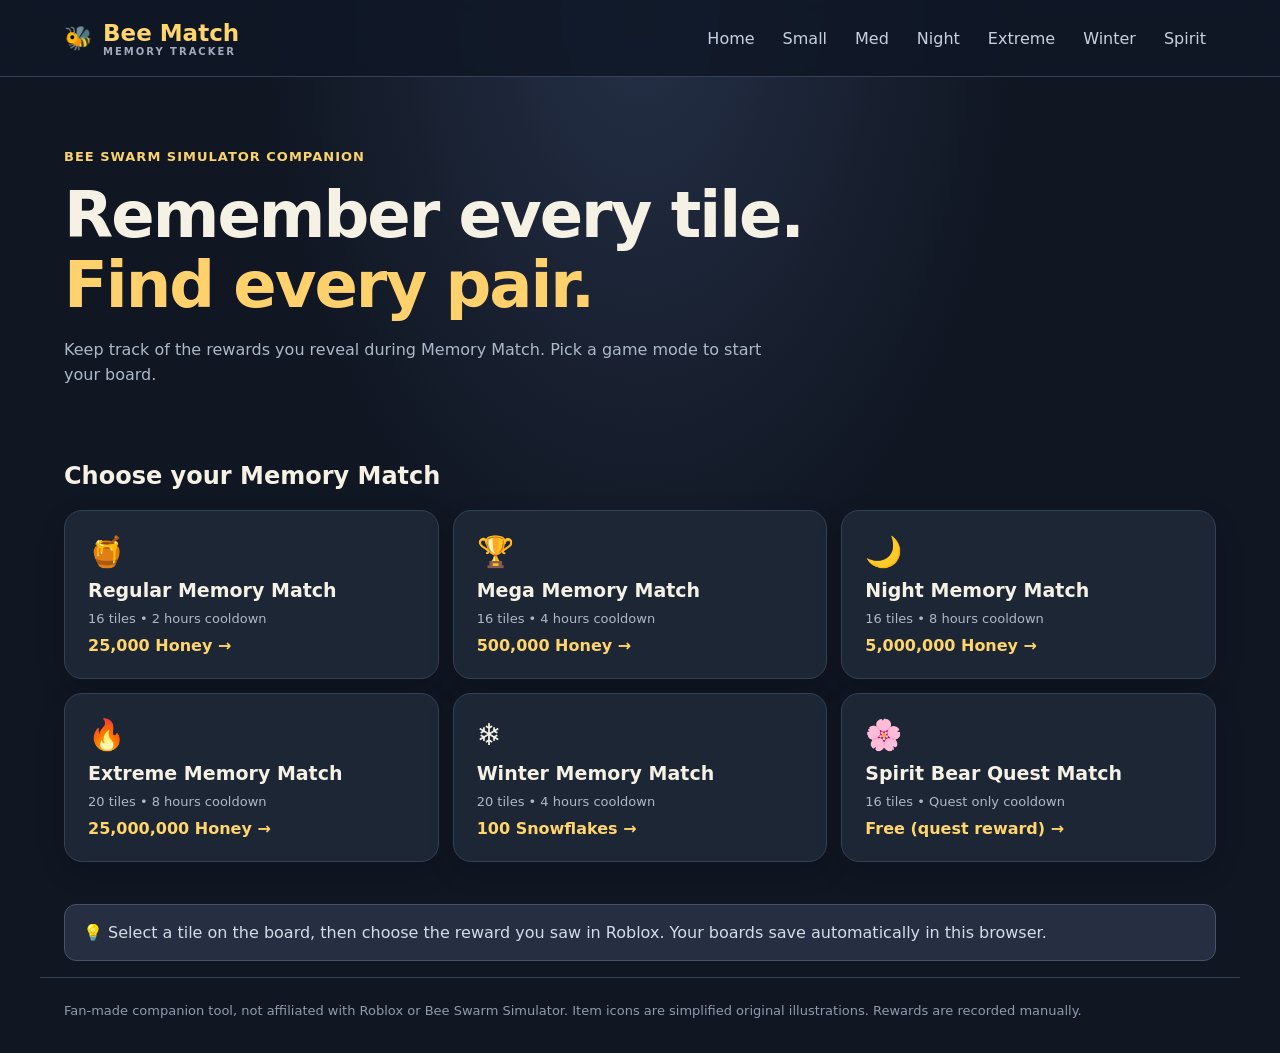
==== index.html @ b0f25060 "Publish Bee Match Tracker with six modes and item illustrations" ====
<!doctype html><html lang="en"><head><meta charset="utf-8"><meta name="viewport" content="width=device-width,initial-scale=1"><meta name="theme-color" content="#101622"><title>Bee Match Tracker</title><link rel="stylesheet" href="./style.css"></head><body data-mode="home" data-root="./"><div id="app"></div><script src="./app.js" defer></script></body></html>
---- style.css ----
:root{font-family:Inter,system-ui,Segoe UI,Arial,sans-serif;color:#f5f1e5;background:#101622;font-synthesis:none}*{box-sizing:border-box}body{margin:0;background:radial-gradient(ellipse at top,#253047 0,#101622 42%);min-height:100vh}a{color:inherit;text-decoration:none}button,input{font:inherit}button{cursor:pointer}.wrap{max-width:1200px;margin:auto;padding:0 24px}header{background:#101827dc;border-bottom:1px solid #374056;position:sticky;top:0;z-index:5;backdrop-filter:blur(12px)}.head{display:flex;gap:28px;align-items:center;justify-content:space-between;min-height:76px}.brand{display:flex;align-items:center;gap:10px;color:#ffd56c;font-size:23px;font-weight:900}.brand span{display:flex;flex-direction:column}.brand small{color:#a2aabb;font-size:10px;letter-spacing:2px}nav{display:flex;flex-wrap:wrap;gap:8px}nav a{text-transform:capitalize;padding:8px 10px;border-radius:8px;color:#c9d1df}nav a:hover,.back:hover{background:#2d3546}.hero{padding:72px 0 38px}.hero.compact{padding:38px 0 28px}.eyebrow,.back{color:#fbd36e;font-weight:700;font-size:13px;letter-spacing:1px}.back{letter-spacing:0;padding:8px;border-radius:8px}.hero h1{font-size:clamp(36px,6vw,64px);letter-spacing:-2px;margin:16px 0;line-height:1.1}.hero.compact h1{font-size:clamp(30px,4vw,48px)}.hero h1 em{color:#ffd16c;font-style:normal}.hero p{color:#acb9c9;line-height:1.6;max-width:720px}.pills{display:flex;gap:10px;flex-wrap:wrap;margin:22px 0}.pills span{padding:10px 15px;border:1px solid #435066;background:#242d3d;border-radius:100px}.location{font-size:14px}.modes{display:grid;grid-template-columns:repeat(3,minmax(0,1fr));gap:14px;margin:20px 0 42px}.mode-card,.panel{border:1px solid #344155;border-radius:18px;background:#1c2635;box-shadow:0 10px 28px #0002}.mode-card{display:flex;flex-direction:column;gap:10px;padding:23px;transition:transform .15s,border-color .15s}.mode-card:hover{border-color:#e0b957;transform:translateY(-2px)}.mode-emoji{font-size:30px}.mode-card strong{font-size:19px}.mode-card span:not(.mode-emoji){color:#aeb8c8;font-size:13px}.mode-card b{color:#ffd56c}.note,.help{border:1px solid #46516b;background:#252f41;padding:18px;border-radius:12px;color:#d4dce7}.layout{display:grid;grid-template-columns:minmax(0,1fr) 340px;gap:18px;align-items:start}.panel{padding:22px}.panel h2{font-size:21px;margin:0 0 8px}.panel p,.panel small{color:#aeb8c8}.panel-head{display:flex;justify-content:space-between;align-items:center;gap:12px}.panel-head p{margin:2px 0 14px}.panel-head b{font-size:13px;color:#f2d17a}.board{display:grid;grid-template-columns:repeat(4,minmax(0,1fr));gap:10px}.tile{position:relative;aspect-ratio:1/1;background:#2c3950;border:2px solid #3e4d64;color:#c3cad9;border-radius:14px;min-width:0;padding:9px;display:flex;align-items:center;justify-content:center;flex-direction:column;gap:5px}.tile:hover{border-color:#c8a750}.tile.selected{border-color:#ffd56c;box-shadow:0 0 0 2px #ffd56c44}.tile.revealed{background:#3b3c34}.tile.matched{background:#1a5049;opacity:.75;border-color:#62b89a}.tile-no{position:absolute;left:9px;top:6px;color:#abb4c5;font-size:12px}.unknown{font-size:29px;color:#5e7391}.tile-icon{width:46%;max-height:50%;object-fit:contain}.tile-name{font-size:clamp(10px,1.2vw,13px);line-height:1.2;overflow-wrap:anywhere}.board-actions{display:flex;align-items:center;justify-content:space-between;gap:10px;margin-top:16px}.button{background:#303d53;border:1px solid #54627a;border-radius:10px;color:white;padding:10px 12px;font-weight:700}.button:hover{filter:brightness(1.2)}.button.primary{background:#e6b94c;color:#182031;border-color:#e6b94c}.button.danger{color:#ffb3aa}.editor{display:flex;flex-direction:column;gap:13px}.editor h2{margin:0}.editor p{margin:0}.preview{min-height:80px;background:#2b3647;border-radius:12px;display:flex;gap:13px;align-items:center;justify-content:center;padding:13px;color:#d3dce7}.reward-icon{width:40px;height:40px;object-fit:contain;flex-shrink:0}.editor label{font-size:13px;color:#c9d3e0;font-weight:700}.editor input{min-width:0;width:100%;border:1px solid #526076;border-radius:9px;background:#121d2a;color:white;padding:11px;outline:0}.editor input:focus{border-color:#ffd56c}.picker{max-height:250px;overflow-y:auto;display:grid;grid-template-columns:1fr 1fr;gap:7px}.option{display:flex;align-items:center;gap:6px;text-align:left;min-height:57px;background:#283548;color:#e6e9f0;border:1px solid #3c4a60;border-radius:10px;padding:6px;font-size:12px;overflow-wrap:anywhere}.option:hover,.option.chosen{border-color:#e7c15f}.option .reward-icon{width:30px;height:30px}.custom-row{display:flex;gap:8px}.custom-row .button{flex-shrink:0}.buttons{display:flex;gap:7px;flex-wrap:wrap}.help{font-size:13px;line-height:1.8}.help p{margin:8px 0 0}.pairs{display:flex;flex-wrap:wrap;gap:10px;margin-top:14px}.pair{display:flex;align-items:center;gap:8px;padding:8px 12px;border-radius:10px;background:#293c45;border:1px solid #48766e}.pair .reward-icon{width:33px;height:33px}.pair small{color:#bbd3cd}.match-panel{margin-top:18px}.switch{margin:36px 0 5px}footer{border-top:1px solid #344155;color:#8f9bae;margin-top:35px;padding-top:25px!important;padding-bottom:35px!important;font-size:13px}@media(max-width:950px){.layout{grid-template-columns:1fr}.modes{grid-template-columns:repeat(2,minmax(0,1fr))}}@media(max-width:650px){.wrap{padding-left:14px;padding-right:14px}header .head{display:block;padding-top:12px;padding-bottom:12px}nav{margin-top:10px;gap:0;overflow:auto;flex-wrap:nowrap}nav a{font-size:12px}.modes{grid-template-columns:1fr}.panel{padding:13px}.board{gap:6px}.tile{border-radius:9px;padding:4px}.tile-icon{width:55%}.tile-name{font-size:10px}.hero{padding-top:38px}.panel-head b{white-space:nowrap;font-size:11px}}
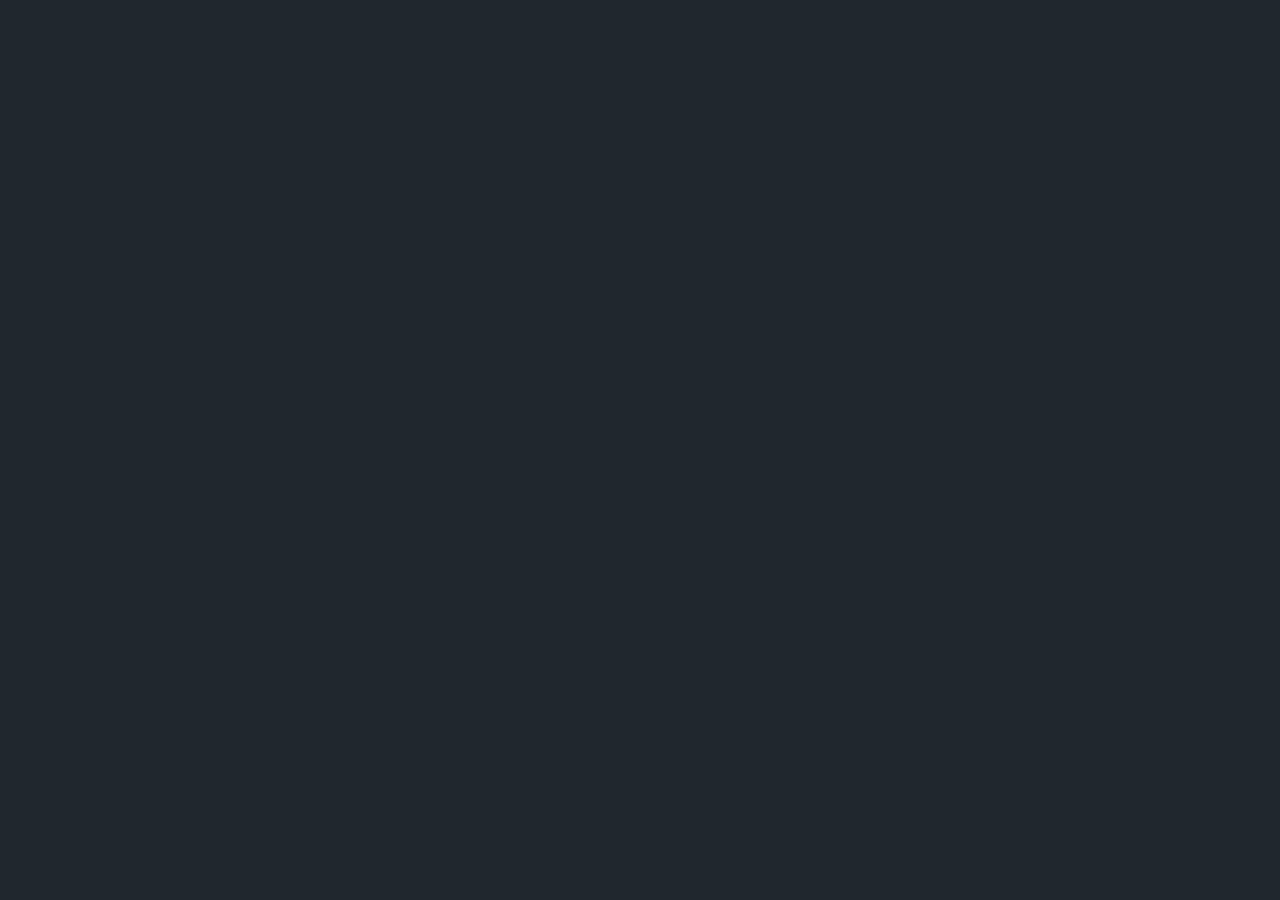
==== commit abf64530: "Refresh page metadata and wiki-style site favicon" ====
--- a/index.html
+++ b/index.html
@@ -1 +1,13 @@
-<!doctype html><html lang="en"><head><meta charset="utf-8"><meta name="viewport" content="width=device-width,initial-scale=1"><meta name="theme-color" content="#101622"><title>Bee Match Tracker</title><link rel="stylesheet" href="./style.css"></head><body data-mode="home" data-root="./"><div id="app"></div><script src="./app.js" defer></script></body></html>+<!doctype html>
+<html lang="en">
+<head>
+<meta charset="utf-8">
+<meta name="viewport" content="width=device-width,initial-scale=1">
+<meta name="theme-color" content="#22252b">
+<meta name="description" content="Track rewards and find pairs in six Bee Swarm Simulator Memory Match modes.">
+<title>Bee Match Tracker | Memory Match Companion</title>
+<link rel="icon" type="image/svg+xml" href="./favicon.svg">
+<link rel="stylesheet" href="./style.css">
+</head>
+<body data-mode="home" data-root="./"><div id="app"></div><script src="./app.js" defer></script></body>
+</html>
--- a/style.css
+++ b/style.css
@@ -1,2 +1,255 @@
 
-:root{font-family:Inter,system-ui,Segoe UI,Arial,sans-serif;color:#f5f1e5;background:#101622;font-synthesis:none}*{box-sizing:border-box}body{margin:0;background:radial-gradient(ellipse at top,#253047 0,#101622 42%);min-height:100vh}a{color:inherit;text-decoration:none}button,input{font:inherit}button{cursor:pointer}.wrap{max-width:1200px;margin:auto;padding:0 24px}header{background:#101827dc;border-bottom:1px solid #374056;position:sticky;top:0;z-index:5;backdrop-filter:blur(12px)}.head{display:flex;gap:28px;align-items:center;justify-content:space-between;min-height:76px}.brand{display:flex;align-items:center;gap:10px;color:#ffd56c;font-size:23px;font-weight:900}.brand span{display:flex;flex-direction:column}.brand small{color:#a2aabb;font-size:10px;letter-spacing:2px}nav{display:flex;flex-wrap:wrap;gap:8px}nav a{text-transform:capitalize;padding:8px 10px;border-radius:8px;color:#c9d1df}nav a:hover,.back:hover{background:#2d3546}.hero{padding:72px 0 38px}.hero.compact{padding:38px 0 28px}.eyebrow,.back{color:#fbd36e;font-weight:700;font-size:13px;letter-spacing:1px}.back{letter-spacing:0;padding:8px;border-radius:8px}.hero h1{font-size:clamp(36px,6vw,64px);letter-spacing:-2px;margin:16px 0;line-height:1.1}.hero.compact h1{font-size:clamp(30px,4vw,48px)}.hero h1 em{color:#ffd16c;font-style:normal}.hero p{color:#acb9c9;line-height:1.6;max-width:720px}.pills{display:flex;gap:10px;flex-wrap:wrap;margin:22px 0}.pills span{padding:10px 15px;border:1px solid #435066;background:#242d3d;border-radius:100px}.location{font-size:14px}.modes{display:grid;grid-template-columns:repeat(3,minmax(0,1fr));gap:14px;margin:20px 0 42px}.mode-card,.panel{border:1px solid #344155;border-radius:18px;background:#1c2635;box-shadow:0 10px 28px #0002}.mode-card{display:flex;flex-direction:column;gap:10px;padding:23px;transition:transform .15s,border-color .15s}.mode-card:hover{border-color:#e0b957;transform:translateY(-2px)}.mode-emoji{font-size:30px}.mode-card strong{font-size:19px}.mode-card span:not(.mode-emoji){color:#aeb8c8;font-size:13px}.mode-card b{color:#ffd56c}.note,.help{border:1px solid #46516b;background:#252f41;padding:18px;border-radius:12px;color:#d4dce7}.layout{display:grid;grid-template-columns:minmax(0,1fr) 340px;gap:18px;align-items:start}.panel{padding:22px}.panel h2{font-size:21px;margin:0 0 8px}.panel p,.panel small{color:#aeb8c8}.panel-head{display:flex;justify-content:space-between;align-items:center;gap:12px}.panel-head p{margin:2px 0 14px}.panel-head b{font-size:13px;color:#f2d17a}.board{display:grid;grid-template-columns:repeat(4,minmax(0,1fr));gap:10px}.tile{position:relative;aspect-ratio:1/1;background:#2c3950;border:2px solid #3e4d64;color:#c3cad9;border-radius:14px;min-width:0;padding:9px;display:flex;align-items:center;justify-content:center;flex-direction:column;gap:5px}.tile:hover{border-color:#c8a750}.tile.selected{border-color:#ffd56c;box-shadow:0 0 0 2px #ffd56c44}.tile.revealed{background:#3b3c34}.tile.matched{background:#1a5049;opacity:.75;border-color:#62b89a}.tile-no{position:absolute;left:9px;top:6px;color:#abb4c5;font-size:12px}.unknown{font-size:29px;color:#5e7391}.tile-icon{width:46%;max-height:50%;object-fit:contain}.tile-name{font-size:clamp(10px,1.2vw,13px);line-height:1.2;overflow-wrap:anywhere}.board-actions{display:flex;align-items:center;justify-content:space-between;gap:10px;margin-top:16px}.button{background:#303d53;border:1px solid #54627a;border-radius:10px;color:white;padding:10px 12px;font-weight:700}.button:hover{filter:brightness(1.2)}.button.primary{background:#e6b94c;color:#182031;border-color:#e6b94c}.button.danger{color:#ffb3aa}.editor{display:flex;flex-direction:column;gap:13px}.editor h2{margin:0}.editor p{margin:0}.preview{min-height:80px;background:#2b3647;border-radius:12px;display:flex;gap:13px;align-items:center;justify-content:center;padding:13px;color:#d3dce7}.reward-icon{width:40px;height:40px;object-fit:contain;flex-shrink:0}.editor label{font-size:13px;color:#c9d3e0;font-weight:700}.editor input{min-width:0;width:100%;border:1px solid #526076;border-radius:9px;background:#121d2a;color:white;padding:11px;outline:0}.editor input:focus{border-color:#ffd56c}.picker{max-height:250px;overflow-y:auto;display:grid;grid-template-columns:1fr 1fr;gap:7px}.option{display:flex;align-items:center;gap:6px;text-align:left;min-height:57px;background:#283548;color:#e6e9f0;border:1px solid #3c4a60;border-radius:10px;padding:6px;font-size:12px;overflow-wrap:anywhere}.option:hover,.option.chosen{border-color:#e7c15f}.option .reward-icon{width:30px;height:30px}.custom-row{display:flex;gap:8px}.custom-row .button{flex-shrink:0}.buttons{display:flex;gap:7px;flex-wrap:wrap}.help{font-size:13px;line-height:1.8}.help p{margin:8px 0 0}.pairs{display:flex;flex-wrap:wrap;gap:10px;margin-top:14px}.pair{display:flex;align-items:center;gap:8px;padding:8px 12px;border-radius:10px;background:#293c45;border:1px solid #48766e}.pair .reward-icon{width:33px;height:33px}.pair small{color:#bbd3cd}.match-panel{margin-top:18px}.switch{margin:36px 0 5px}footer{border-top:1px solid #344155;color:#8f9bae;margin-top:35px;padding-top:25px!important;padding-bottom:35px!important;font-size:13px}@media(max-width:950px){.layout{grid-template-columns:1fr}.modes{grid-template-columns:repeat(2,minmax(0,1fr))}}@media(max-width:650px){.wrap{padding-left:14px;padding-right:14px}header .head{display:block;padding-top:12px;padding-bottom:12px}nav{margin-top:10px;gap:0;overflow:auto;flex-wrap:nowrap}nav a{font-size:12px}.modes{grid-template-columns:1fr}.panel{padding:13px}.board{gap:6px}.tile{border-radius:9px;padding:4px}.tile-icon{width:55%}.tile-name{font-size:10px}.hero{padding-top:38px}.panel-head b{white-space:nowrap;font-size:11px}}
+/* Bee Match Tracker — wiki-inspired, independent fan UI */
+:root {
+  --ink:#31343b; --muted:#686d78; --line:#d9dce2; --paper:#fff;
+  --page:#edf0f3; --nav:#292d36; --blue:#2269a4; --blue-dark:#175285;
+  --gold:#f8ce61; --gold-dark:#d39a29; --green:#5b963f;
+  --soft-gold:#fff7dc; --soft-green:#eff8e9;
+  font-family:Arial,"Helvetica Neue",Helvetica,sans-serif;
+  background:#20272e;color:var(--ink);
+}
+*{box-sizing:border-box}
+html{scroll-behavior:smooth}
+body{margin:0;min-width:320px;background:#d0dfad;color:var(--ink);font-size:14px;line-height:1.5}
+button,input{font:inherit}
+button{cursor:pointer}
+a{color:var(--blue);text-decoration:none}
+a:hover{text-decoration:underline}
+button:focus-visible,a:focus-visible,input:focus-visible{outline:3px solid #2c93d5;outline-offset:2px}
+.fandom-bar{height:48px;background:#22252b;color:#f7f7f9;border-bottom:1px solid #101216}
+.fandom-inner{max-width:1352px;margin:auto;display:flex;align-items:center;gap:12px;height:100%;padding:0 22px;font-size:12px}
+.fandom-inner strong{letter-spacing:1.2px;font-size:12px}
+.fandom-inner a{margin-left:auto;color:#e4e8ef;font-weight:bold}
+.fandom-inner a:hover{color:var(--gold)}
+.global-caption{color:#b9bbc4}
+.global-divider{width:1px;height:18px;background:#545964;margin:0 4px}
+.mini-hex{color:#ffcf5a;font-size:30px;line-height:1}
+.site-masthead{
+ position:relative;isolation:isolate;overflow:hidden;
+ height:205px;max-width:1352px;margin:0 auto;
+ background-color:#406842;
+ background-image:linear-gradient(90deg,rgba(18,42,42,.88),rgba(12,44,34,.61) 51%,rgba(17,38,45,.40)),
+ url("https://static.wikia.nocookie.net/bee-swarm-simulator/images/5/50/Wiki-background/revision/latest?cb=20200418002619");
+ background-size:cover;background-position:center 42%;
+ border-left:1px solid #4f6872;border-right:1px solid #4f6872;
+}
+.site-masthead:after{
+ content:"";position:absolute;right:-3%;top:-100px;width:410px;height:420px;
+ background-image:repeating-linear-gradient(60deg,transparent 0 32px,#ffdc7930 33px 34px,transparent 35px 65px),
+ repeating-linear-gradient(-60deg,transparent 0 32px,#ffdc791f 33px 34px,transparent 35px 65px);
+ opacity:.6;pointer-events:none
+}
+.masthead-copy{position:relative;z-index:1;padding:30px 42px;color:white;max-width:900px}
+.masthead-eyebrow{font-size:10px;letter-spacing:2px;font-weight:800;color:#ffe2a0;margin-bottom:18px}
+.masthead-title{display:flex;align-items:center;gap:17px}
+.masthead-badge{display:grid;place-items:center;width:76px;height:76px;flex-shrink:0;font-size:39px;background:linear-gradient(140deg,#ffe38c,#f2b83a);border:4px solid #fff4c8;border-radius:17px;box-shadow:0 4px 0 #a16a28,0 6px 16px #0007;transform:rotate(-4deg)}
+.masthead-title>div{display:flex;flex-direction:column;gap:1px;min-width:0}
+.masthead-title strong{font-size:clamp(22px,3.5vw,40px);letter-spacing:-.7px;color:#fff;text-shadow:0 3px 2px #0a222cdd;font-weight:900;line-height:1.05}
+.masthead-title span:not(.masthead-badge){color:#ffe59a;letter-spacing:2.7px;font-weight:800;font-size:clamp(12px,1.6vw,16px)}
+.masthead-copy p{margin:13px 0 0 94px;color:#f4f4e9;text-shadow:0 2px 2px #14302b;font-size:13px}
+.wiki-topnav{max-width:1352px;margin:0 auto;background:var(--nav);color:#fff;min-height:52px;display:flex;justify-content:space-between;align-items:center;border-bottom:4px solid #e7b949;border-left:1px solid #171a20;border-right:1px solid #171a20}
+.topnav-links{display:flex;align-items:stretch;min-height:48px;flex-wrap:wrap}
+.topnav-links a{display:flex;align-items:center;padding:0 20px;color:#dfe1e8;border-right:1px solid #454a53;font-size:13px;font-weight:bold}
+.topnav-links a:hover,.topnav-links a.current{background:#424853;color:white;text-decoration:none}
+.topnav-links a.current{box-shadow:inset 0 -4px #f3cd63}
+.nav-tag{font-size:10px;color:#c7c8cc;letter-spacing:1px;margin-right:24px;font-weight:700}
+.wiki-layout{display:grid;grid-template-columns:196px minmax(0,1fr) 275px;align-items:stretch;max-width:1352px;min-height:770px;margin:0 auto;background:white;border-left:1px solid #aeb7ba;border-right:1px solid #aeb7ba;box-shadow:0 12px 34px #13231840}
+.wiki-sidebar{padding:25px 12px 30px;background:#f6f7f9;border-right:1px solid #dce0e4}
+.sidebar-heading{font-size:11px;font-weight:800;color:#69717c;letter-spacing:1px;text-transform:uppercase;padding:17px 10px 8px;border-bottom:1px solid #dcdfe4;margin-bottom:7px}
+.sidebar-heading:first-child{padding-top:1px}
+.sidebar-link{display:flex;gap:9px;align-items:center;padding:9px 10px;color:#4d5560;border-radius:3px;font-size:12px;margin:1px 0}
+.sidebar-link:hover{background:#e7edf3;color:#195787;text-decoration:none}
+.sidebar-link.is-active{background:#e3edf7;color:#195b92;font-weight:bold;border-left:3px solid #236fab;padding-left:7px}
+.nav-icon{width:21px;flex:0 0 21px;text-align:center;font-size:15px}
+.sidebar-footer{font-size:10px;color:#89909c;margin:35px 11px 0;line-height:1.7}
+.wiki-article{padding:22px 28px 75px;min-width:0;background:#fff}
+.article-breadcrumb{color:#7c8591;font-size:11px;display:flex;flex-wrap:wrap;align-items:center;gap:8px;margin-bottom:15px}
+.article-breadcrumb a{color:#286f9b}
+.article-breadcrumb b{color:#656c76;font-weight:normal}
+.article-title-row{display:flex;align-items:start;justify-content:space-between;gap:16px}
+.article-label{color:#999ea7;font-size:10px;font-weight:700;letter-spacing:.9px;text-transform:uppercase;margin-bottom:4px}
+.article-title-row h1{font-size:clamp(25px,3vw,35px);color:#292c34;line-height:1.17;font-weight:700;margin:0 0 10px}
+.article-subtitle{font-size:13px;color:#65707c;line-height:1.6;margin:0 0 10px}
+.wiki-outlink{font-size:11px;white-space:nowrap;margin-top:23px;color:#3473a4}
+.article-tabs{display:flex;align-items:end;border-bottom:1px solid #bac8d4;gap:4px;margin:16px -28px 26px;padding:0 28px;overflow-x:auto}
+.article-tabs a{display:inline-flex;align-items:center;white-space:nowrap;color:#3973a0;font-size:12px;padding:12px 16px;border:1px solid transparent;border-bottom:0}
+.article-tabs a:hover{background:#f1f6fa;text-decoration:none}
+.article-tabs a.active{background:white;color:#343c45;border-color:#bac8d4;font-weight:bold;border-radius:3px 3px 0 0;transform:translateY(1px)}
+.wiki-section{margin:18px 0 30px;scroll-margin-top:22px}
+.wiki-section>p{color:#525b66;line-height:1.8}
+.section-heading{display:flex;align-items:center;justify-content:space-between;gap:12px;border-bottom:1px solid #b9bec5;margin-bottom:16px;padding-bottom:7px}
+.section-heading h2{font-size:21px;font-weight:600;color:#2c333c;margin:0}
+.section-heading span{font-size:11px;color:#7c8590}
+.subheading{font-size:17px;margin:25px 0 12px;border-bottom:1px solid #d8dce2;padding-bottom:6px}
+.welcome{display:flex;align-items:start;gap:16px;background:#eff6e9;border:1px solid #aac88f;border-left:5px solid #70a754;padding:17px 20px}
+.welcome-icon{font-size:33px}
+.welcome strong{font-size:16px;color:#3e5b2c}
+.welcome p{margin:5px 0 0;color:#546448;line-height:1.65}
+.mode-list{display:grid;grid-template-columns:repeat(2,minmax(0,1fr));gap:12px}
+.mode-entry{display:flex;gap:12px;align-items:center;background:#fff;border:1px solid #cdd6df;border-radius:3px;padding:13px;box-shadow:0 2px 0 #e5e8ed;min-height:116px;transition:background .12s,border-color .12s}
+.mode-entry:hover{background:#f7fbfd;border-color:#79abd0;text-decoration:none}
+.mode-entry-image{width:58px;height:58px;display:grid;place-items:center;flex-shrink:0;background:linear-gradient(#fff5bf,#f4c75b);border:2px solid #d0a747;border-radius:9px;box-shadow:inset 0 2px 0 #fffdf3}
+.mode-entry-image span{font-size:26px}
+.mode-entry-copy{display:flex;flex-direction:column;min-width:0;gap:3px;flex:1}
+.mode-entry-copy b{color:#2d6b9c;font-size:13px}
+.mode-entry-copy small{color:#6d7480;font-size:11px;line-height:1.3}
+.mode-meta{display:flex;flex-wrap:wrap;gap:4px;margin-top:3px}
+.mode-meta span{font-size:10px;color:#6c4c1e;background:#fff4ce;border:1px solid #f1deb0;padding:2px 5px;border-radius:2px}
+.entry-arrow{color:#8b969d;font-size:28px}
+.table-scroll{overflow-x:auto}
+.wiki-data-table{width:100%;border-collapse:collapse;font-size:12px;min-width:425px}
+.wiki-data-table th{background:#dae8f4;color:#355a74;border:1px solid #b8cbdc;padding:9px;text-align:left}
+.wiki-data-table td{border:1px solid #d5dce3;padding:9px;background:#fff}
+.wiki-data-table tr:nth-child(even) td{background:#f7fafc}
+.wiki-data-table a{font-weight:600}
+.how-list{padding-left:25px;margin:15px 0 18px;color:#4e5864;line-height:1.8}
+.how-list li{margin-bottom:8px;padding-left:5px}
+.how-list strong{color:#34404b}
+.notice{background:#eaf4fc;border-left:4px solid #448ac0;padding:13px 15px;color:#3e607b;margin:16px 0;font-size:13px;line-height:1.65}
+.notice-honey{background:#fff7dc;border-color:#dfab3d;color:#725222}
+.right-sidebar{background:#f4f5f6;border-left:1px solid #d9dce3;padding:19px 13px 40px;min-width:0}
+.infobox,.rail-panel{background:#fff;border:1px solid #bcc4cc;margin:0 0 18px;box-shadow:0 1px 0 #e4e8eb}
+.infobox h2{margin:0;background:#f2c95f;color:#4a3718;text-align:center;font-size:14px;font-weight:800;padding:12px 9px;border-bottom:1px solid #b78f33}
+.infobox-graphic{background:linear-gradient(130deg,#fff7d9,#e2edb1);min-height:122px;display:flex;flex-direction:column;align-items:center;justify-content:center;gap:3px;border-bottom:1px solid #e2d8af}
+.honeycomb-mark{line-height:.8;color:#dfaa35;text-shadow:2px 3px #7e5318;font-size:94px}
+.infobox-graphic>span{font-size:10px;letter-spacing:1px;font-weight:800;color:#78632d}
+.info-table{border-collapse:collapse;width:100%;font-size:12px}
+.info-table tr{border-bottom:1px solid #e1e4e8}
+.info-table th{width:42%;text-align:left;padding:9px 8px 9px 11px;color:#5a606b;background:#f7f8fa;vertical-align:top;font-weight:700}
+.info-table td{padding:9px 8px;color:#424957;overflow-wrap:anywhere}
+.infobox-note{font-size:11px;color:#7e838b;padding:0 12px 11px;line-height:1.5}
+.rail-panel{padding:14px}
+.rail-panel h3{font-size:14px;margin:0 0 13px;padding:0 0 9px;border-bottom:1px solid #d7dce3}
+.rail-panel>a{display:block;padding:6px 0;font-size:12px}
+.board-heading{margin-top:24px}
+.progress-row{display:flex;gap:13px;justify-content:space-between;align-items:center;flex-wrap:wrap;font-size:12px;color:#5b6470;margin:14px 0 10px}
+.progress-row strong{color:#272e37}
+.save-label{display:flex;align-items:center;gap:6px;color:#5c8e42}
+.save-dot{display:inline-block;width:8px;height:8px;border-radius:50%;background:#69a84b}
+.progress-track{height:7px;background:#e4e8e9;border-radius:7px;overflow:hidden;margin-bottom:14px}
+.progress-track span{display:block;width:0;height:100%;background:linear-gradient(90deg,#83b464,#5b963f);transition:width .2s}
+.board-frame{background:#eaf1d9;border:1px solid #b6c8a7;padding:15px;border-radius:3px}
+.board-instructions{display:flex;justify-content:center;flex-wrap:wrap;gap:8px 18px;color:#647d52;text-align:center;font-size:11px;font-weight:700;margin-bottom:15px}
+.memory-grid{display:grid;grid-template-columns:repeat(4,minmax(0,1fr));gap:10px}
+.memory-tile{
+ appearance:none;position:relative;aspect-ratio:1/1;background:linear-gradient(145deg,#f9e6a8 0%,#eabc59 65%,#d6a23e 100%);
+ border:2px solid #ab7c33;color:#65461f;border-radius:4px;min-width:0;padding:8px 5px;
+ display:flex;align-items:center;justify-content:center;gap:3px;flex-direction:column;
+ box-shadow:inset 0 2px 0 #fff8d9,0 2px 1px #ad985eaa;transition:transform .1s,border-color .1s,background .1s
+}
+.memory-tile:hover{border-color:#588d3b;transform:translateY(-1px)}
+.memory-tile.tile-selected{border:3px solid #277eab;outline:3px solid #80bdde;outline-offset:0}
+.memory-tile.tile-revealed{background:#fffef6;border-color:#b3ae96}
+.memory-tile.tile-matched{background:#deefce;border-color:#61a053}
+.tile-number{position:absolute;left:6px;top:3px;font-size:11px;font-weight:800;color:#80602e}
+.tile-question{font-size:clamp(30px,5vw,57px);line-height:1;color:#ae771c;font-family:Georgia,serif;font-weight:bold;text-shadow:0 2px #fff1bd}
+.tile-reward-image{width:min(60%,75px);height:56%;object-fit:contain;min-width:0}
+.tile-reward-name{font-weight:700;line-height:1.14;font-size:clamp(9px,1.2vw,12px);color:#514c3e;text-align:center;overflow-wrap:anywhere}
+.tile-check{position:absolute;right:3px;top:2px;color:#24763e;font-size:13px;font-weight:bold}
+.btn{border:1px solid #aeb8c1;border-radius:3px;background:linear-gradient(#fff,#edf0f3);color:#414c56;min-height:32px;padding:6px 11px;font-size:12px;font-weight:bold}
+.btn:hover{filter:brightness(.97)}
+.btn:disabled{opacity:.45;cursor:not-allowed}
+.btn-gold{background:linear-gradient(#ffde79,#f1bc47);border-color:#bd8a29;color:#51390f}
+.btn-green{background:linear-gradient(#91c96b,#5fa23a);border-color:#548b35;color:white;text-shadow:0 1px #44752b}
+.btn-outline{background:white;color:#3976a0;border-color:#b7cad8}
+.reward-editor{padding:13px}
+.editor-hint{color:#727984;font-size:12px;margin:0 0 10px}
+.editor-hint strong{color:#2c6390}
+.selected-preview{display:flex;align-items:center;gap:9px;min-height:66px;background:#f9f9f3;border:1px solid #e1dec8;padding:8px;margin-bottom:12px}
+.selected-preview strong{display:block;font-size:12px;color:#42494e}
+.selected-preview span{font-size:11px;color:#7a7e83}
+.preview-image{width:47px;height:47px;object-fit:contain}
+.no-preview{font-style:italic}
+.input-label{display:block;font-size:11px;font-weight:700;color:#616a73;margin:12px 0 5px}
+.reward-editor input{width:100%;padding:9px 10px;border-radius:2px;border:1px solid #aab7c2;background:#fff;color:#30343a;font-size:12px;min-width:0}
+.reward-editor input:focus{outline:2px solid #92b7d2;border-color:#4488b7}
+.reward-options{display:grid;grid-template-columns:repeat(2,minmax(0,1fr));gap:6px;max-height:290px;overflow-y:auto;padding:4px 1px 2px 0;margin:10px 0 17px}
+.reward-choice{appearance:none;background:#fff;border:1px solid #c7d0d9;border-radius:3px;min-height:75px;color:#444b54;display:flex;flex-direction:column;align-items:center;justify-content:center;gap:4px;padding:5px 4px;font-size:10px;line-height:1.15;overflow-wrap:anywhere}
+.reward-choice:hover,.reward-choice.chosen{background:#f0f7e9;border-color:#70a553}
+.choice-image{height:39px;width:39px;object-fit:contain}
+.custom-reward-row{display:flex;gap:4px}
+.custom-reward-row input{flex:1;width:0}
+.editor-buttons{display:flex;flex-wrap:wrap;gap:6px;margin-top:13px}
+.editor-tip{font-size:11px;color:#7b848d;line-height:1.5;margin:13px 0 0}
+.empty-choice{padding:18px 6px;color:#7f8690;font-size:12px;grid-column:1/-1}
+.known-pairs{display:grid;gap:8px}
+.pair-row{display:flex;align-items:center;gap:12px;background:#f5faef;border:1px solid #bcd4a3;padding:9px 12px}
+.pair-icon{height:39px;width:39px;object-fit:contain}
+.pair-row>div{flex:1;min-width:0}
+.pair-row strong{display:block;color:#3f5634;font-size:13px}
+.pair-row small{display:block;color:#7b8873;font-size:11px}
+.pair-empty{background:#f4f7fa;border:1px dashed #cdd6de;color:#74818d;padding:20px;text-align:center;font-size:12px}
+.related-modes{display:flex;flex-wrap:wrap;gap:8px}
+.related-modes a{padding:7px 12px;background:#f4f8fc;border:1px solid #ccdce9;border-radius:3px;font-size:12px}
+.mobile-editor-prompt{display:none}
+.wiki-footer{max-width:1352px;display:flex;justify-content:space-between;gap:10px 20px;margin:auto;background:#292d35;color:#bfc4cd;padding:24px 27px;font-size:11px;line-height:1.6}
+.wiki-footer a{color:#ffda7b}
+@media(max-width:1150px){
+  .wiki-layout{grid-template-columns:166px minmax(0,1fr) 250px}
+  .wiki-article{padding-left:20px;padding-right:20px}
+  .article-tabs{margin-left:-20px;margin-right:-20px;padding-left:20px}
+  .mode-list{grid-template-columns:1fr}
+  .nav-tag{display:none}
+}
+@media(max-width:960px){
+ .wiki-layout{grid-template-columns:168px minmax(0,1fr)}
+ .right-sidebar{grid-column:2;grid-row:2;display:grid;grid-template-columns:repeat(2,minmax(0,1fr));gap:12px;align-content:start;border-left:0;border-top:1px solid #d9dce3}
+ .right-sidebar>*{margin:0}
+ .right-sidebar .reward-editor{grid-column:1/-1}
+ .wiki-sidebar{grid-row:1 / span 2}
+ .mode-list{grid-template-columns:repeat(2,minmax(0,1fr))}
+ .mobile-editor-prompt{display:block;font-size:12px;color:#637952;margin-top:13px}
+}
+@media(max-width:700px){
+ .fandom-inner{padding:0 14px;gap:8px}
+ .global-divider,.global-caption{display:none}
+ .fandom-inner a{font-size:11px}
+ .site-masthead{height:170px}
+ .masthead-copy{padding:26px 18px}
+ .masthead-badge{width:52px;height:52px;font-size:28px;border-width:3px}
+ .masthead-eyebrow{font-size:9px;margin-bottom:13px}
+ .masthead-title{gap:10px}
+ .masthead-title strong{font-size:clamp(18px,5vw,28px)}
+ .masthead-title span:not(.masthead-badge){letter-spacing:1.3px;font-size:11px}
+ .masthead-copy p{margin:9px 0 0 65px;font-size:11px}
+ .wiki-topnav{min-height:46px}
+ .topnav-links{flex-wrap:nowrap;overflow-x:auto;min-height:46px;width:100%}
+ .topnav-links a{flex-shrink:0;padding:0 12px;font-size:11px}
+ .wiki-layout{display:block}
+ .wiki-sidebar{display:flex;align-items:center;gap:4px;overflow-x:auto;padding:7px 11px;border-right:0;border-bottom:1px solid #dce0e4}
+ .wiki-sidebar .sidebar-heading,.wiki-sidebar .sidebar-footer{display:none}
+ .sidebar-link{white-space:nowrap;flex-shrink:0;padding:6px 9px;border:1px solid #e0e5e9;margin:0;font-size:11px}
+ .sidebar-link.is-active{padding-left:9px;border-left:1px solid #e0e5e9;border-bottom:3px solid #236fab}
+ .wiki-article{padding:20px 14px 35px}
+ .article-title-row{display:block}
+ .wiki-outlink{display:inline-block;margin:4px 0 0}
+ .article-tabs{margin:15px -14px 22px;padding-left:14px;padding-right:14px}
+ .article-tabs a{padding:11px 12px;font-size:11px}
+ .section-heading h2{font-size:19px}
+ .mode-list{grid-template-columns:1fr}
+ .right-sidebar{display:block;padding:12px 14px 20px;border-left:0}
+ .right-sidebar>*{margin-bottom:14px}
+ .board-frame{padding:8px}
+ .memory-grid{gap:6px}
+ .memory-tile{padding:4px 2px}
+ .tile-reward-image{width:65%;height:54%}
+ .tile-reward-name{font-size:9px}
+ .tile-number{font-size:9px}
+ .wiki-footer{display:block;padding:19px}
+ .wiki-footer span{display:block;margin-bottom:6px}
+}
+@media(max-width:390px){
+ .fandom-inner strong{font-size:10px}
+ .masthead-copy{padding-top:22px}
+ .masthead-title strong{font-size:17px}
+ .memory-tile{border-width:1px}
+ .board-instructions{font-size:10px;gap:5px}
+ .mode-entry{padding:10px;gap:8px}
+ .mode-entry-image{width:47px;height:47px}
+ .mode-meta{gap:2px}
+ .mode-meta span{font-size:9px}
+}
+@media(prefers-reduced-motion:reduce){
+ html{scroll-behavior:auto}
+ .memory-tile{transition:none}
+}
